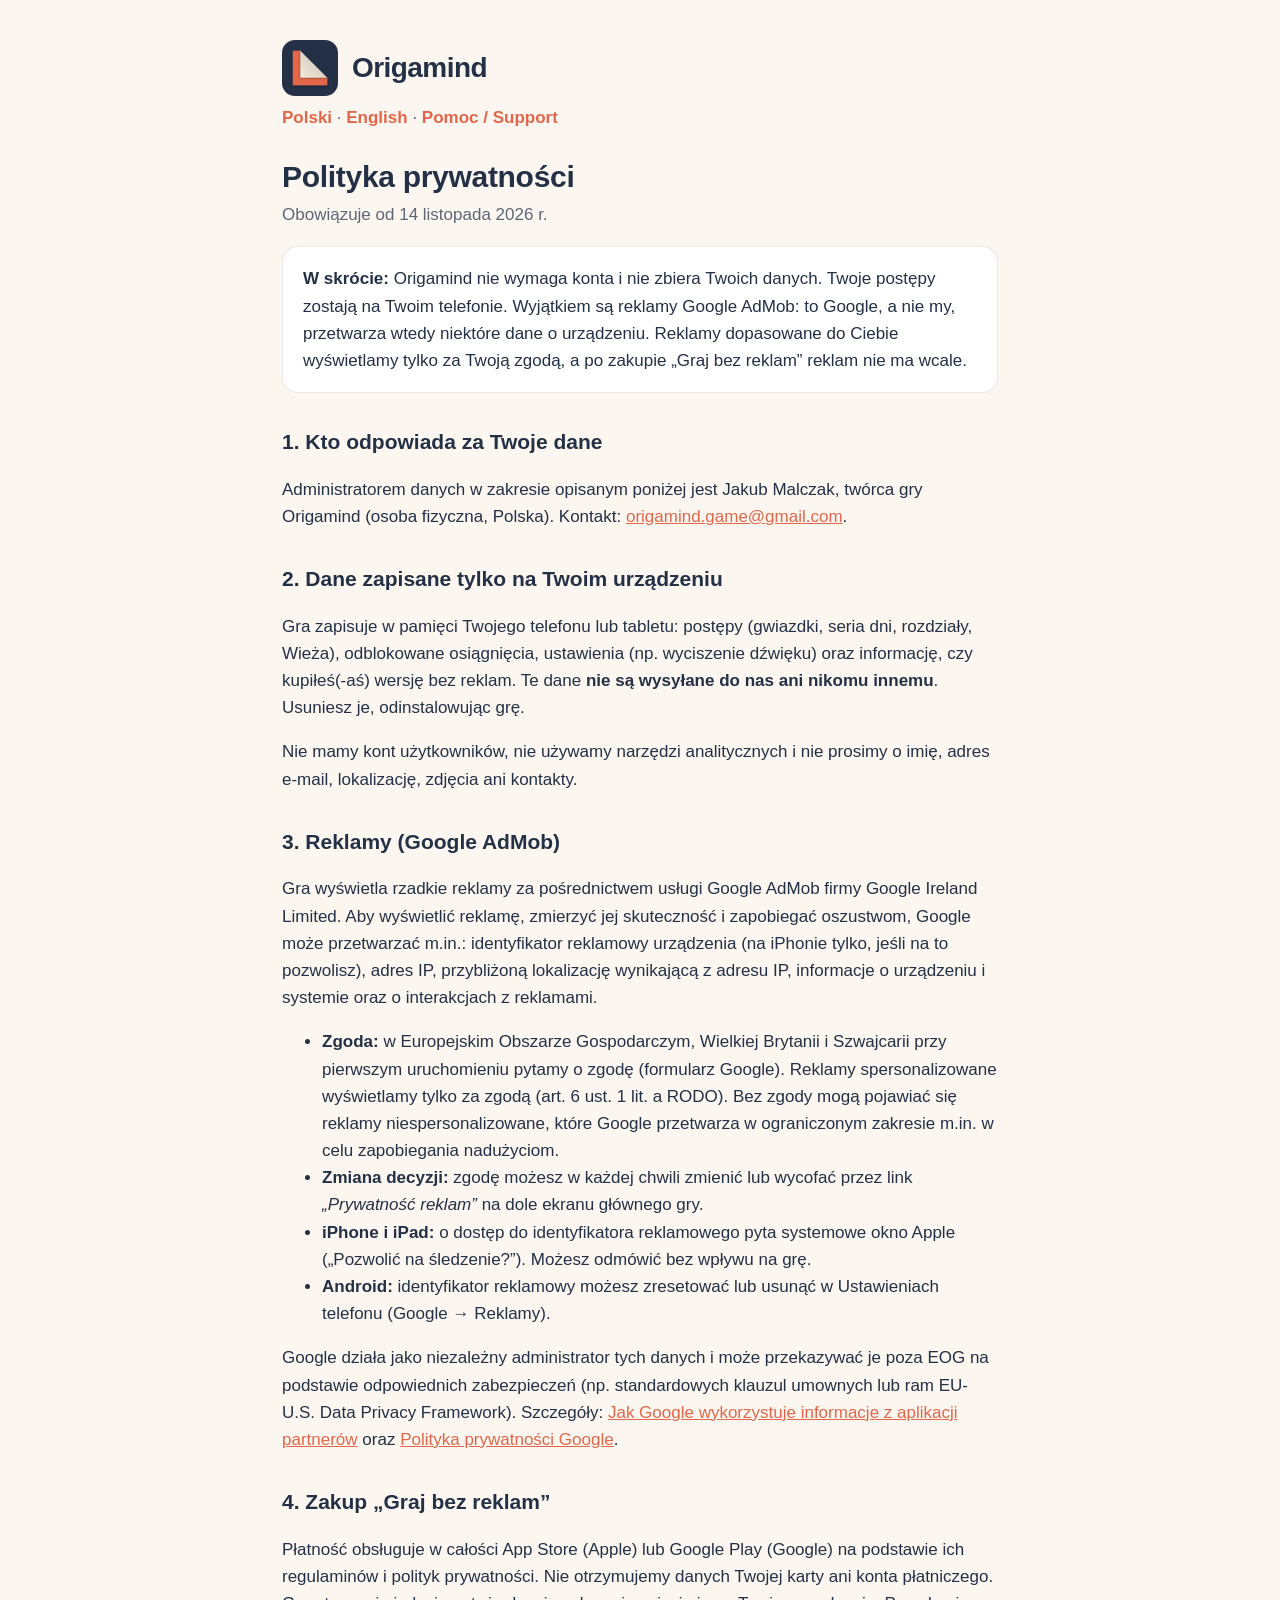
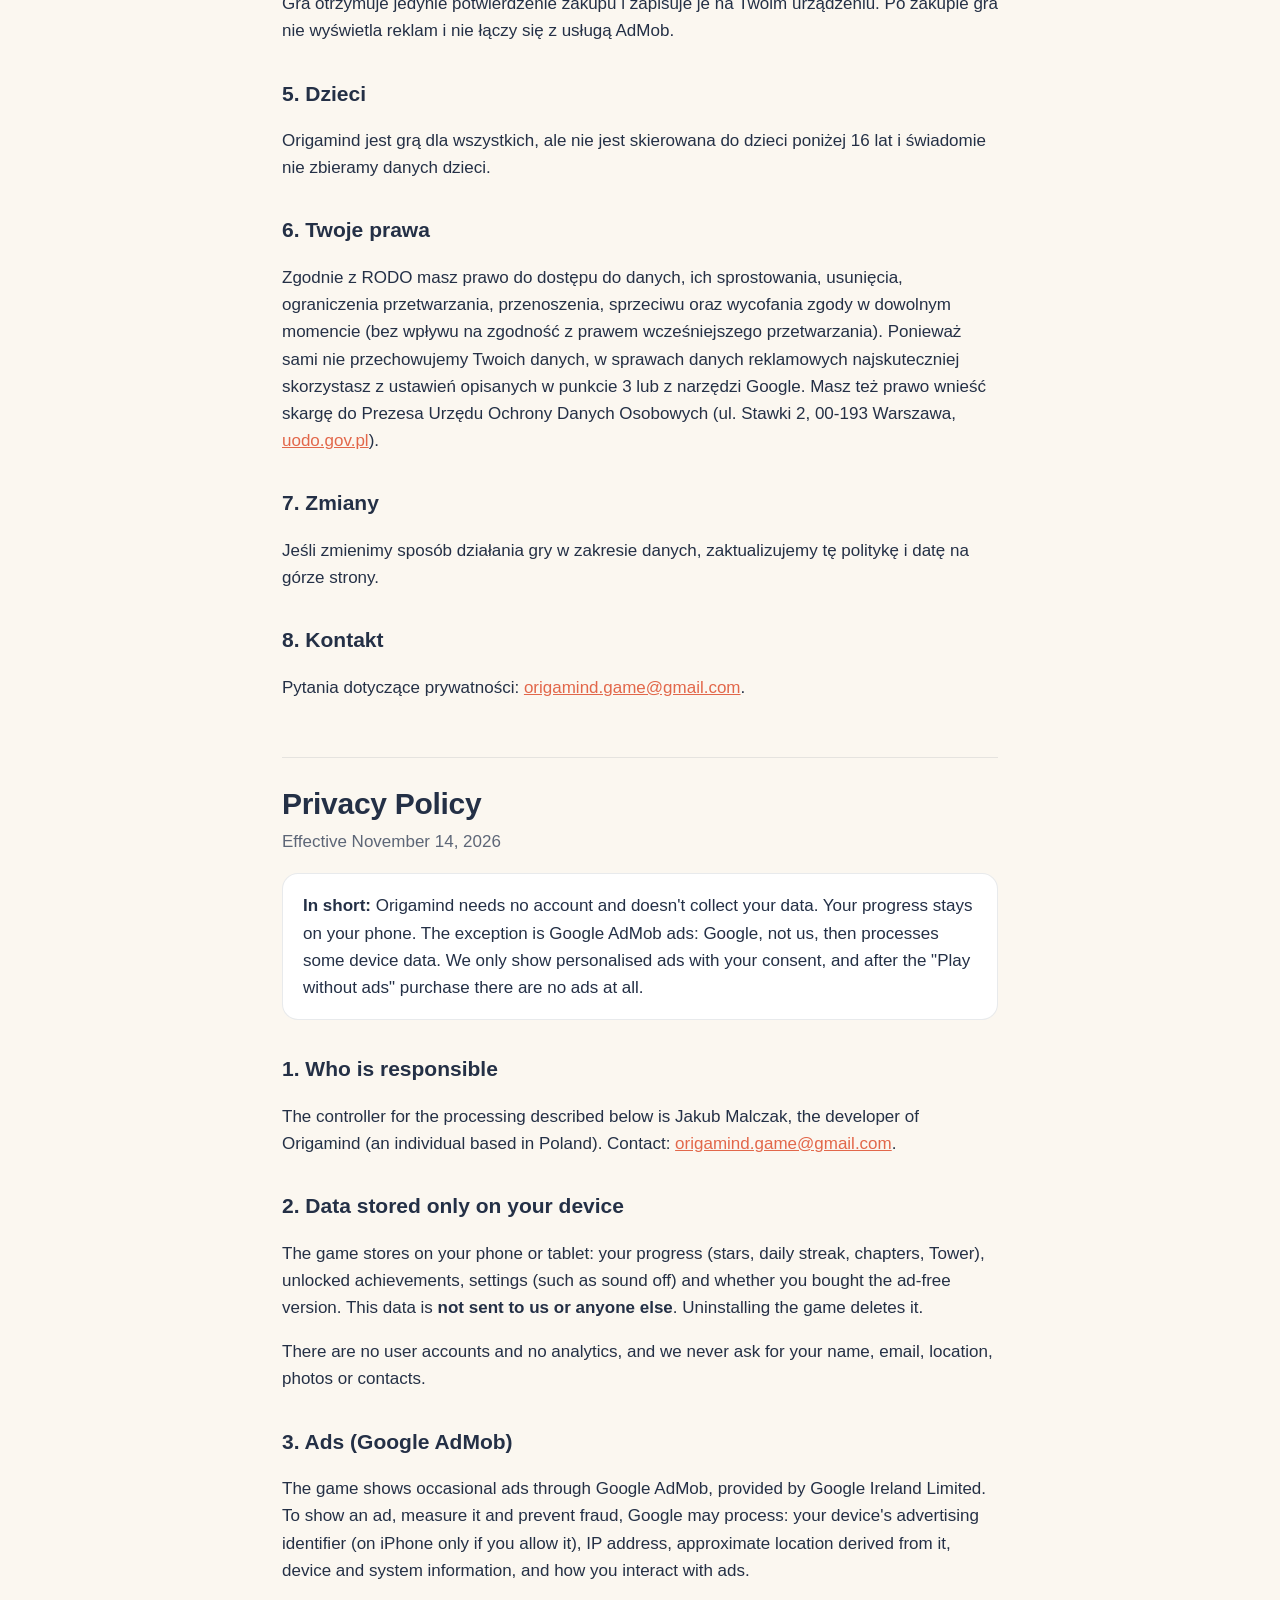
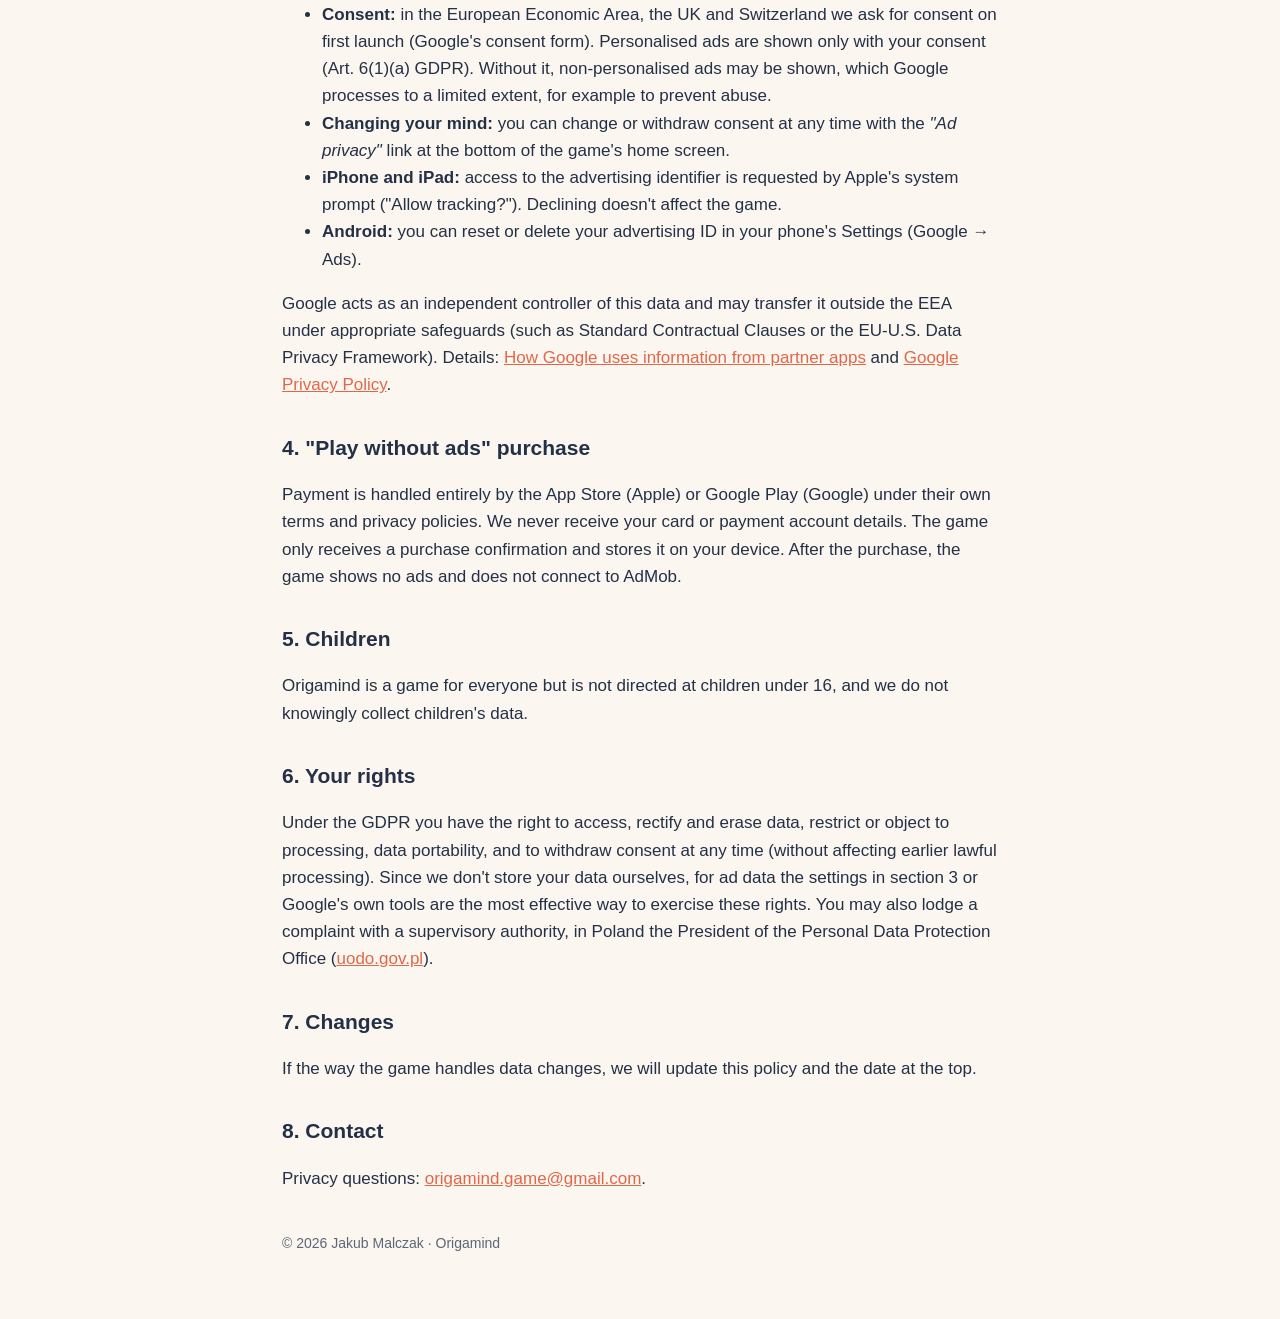
==== privacy.html @ b033dbec "Origamind privacy policy and support pages" ====
<!DOCTYPE html>
<html lang="pl">
<head>
  <meta charset="utf-8">
  <meta name="viewport" content="width=device-width, initial-scale=1">
  <title>Origamind – Polityka prywatności / Privacy Policy</title>
  <link rel="stylesheet" href="style.css">
  <link rel="icon" href="icon.png">
</head>
<body>
<main>
  <header>
    <img src="icon.png" alt="">
    <span class="name">Origamind</span>
  </header>
  <nav class="lang"><a href="#pl">Polski</a> · <a href="#en">English</a> · <a href="index.html">Pomoc / Support</a></nav>

  <!-- ===================== POLSKI ===================== -->
  <section id="pl" lang="pl">
    <h1>Polityka prywatności</h1>
    <p class="meta">Obowiązuje od 14 listopada 2026 r.</p>

    <div class="card">
      <p><strong>W skrócie:</strong> Origamind nie wymaga konta i nie zbiera Twoich danych. Twoje postępy zostają na Twoim telefonie. Wyjątkiem są reklamy Google AdMob: to Google, a nie my, przetwarza wtedy niektóre dane o urządzeniu. Reklamy dopasowane do Ciebie wyświetlamy tylko za Twoją zgodą, a po zakupie „Graj bez reklam” reklam nie ma wcale.</p>
    </div>

    <h2>1. Kto odpowiada za Twoje dane</h2>
    <p>Administratorem danych w zakresie opisanym poniżej jest Jakub Malczak, twórca gry Origamind (osoba fizyczna, Polska). Kontakt: <a href="mailto:origamind.game@gmail.com">origamind.game@gmail.com</a>.</p>

    <h2>2. Dane zapisane tylko na Twoim urządzeniu</h2>
    <p>Gra zapisuje w pamięci Twojego telefonu lub tabletu: postępy (gwiazdki, seria dni, rozdziały, Wieża), odblokowane osiągnięcia, ustawienia (np. wyciszenie dźwięku) oraz informację, czy kupiłeś(-aś) wersję bez reklam. Te dane <strong>nie są wysyłane do nas ani nikomu innemu</strong>. Usuniesz je, odinstalowując grę.</p>
    <p>Nie mamy kont użytkowników, nie używamy narzędzi analitycznych i nie prosimy o imię, adres e-mail, lokalizację, zdjęcia ani kontakty.</p>

    <h2>3. Reklamy (Google AdMob)</h2>
    <p>Gra wyświetla rzadkie reklamy za pośrednictwem usługi Google AdMob firmy Google Ireland Limited. Aby wyświetlić reklamę, zmierzyć jej skuteczność i zapobiegać oszustwom, Google może przetwarzać m.in.: identyfikator reklamowy urządzenia (na iPhonie tylko, jeśli na to pozwolisz), adres IP, przybliżoną lokalizację wynikającą z adresu IP, informacje o urządzeniu i systemie oraz o interakcjach z reklamami.</p>
    <ul>
      <li><strong>Zgoda:</strong> w Europejskim Obszarze Gospodarczym, Wielkiej Brytanii i Szwajcarii przy pierwszym uruchomieniu pytamy o zgodę (formularz Google). Reklamy spersonalizowane wyświetlamy tylko za zgodą (art. 6 ust. 1 lit. a RODO). Bez zgody mogą pojawiać się reklamy niespersonalizowane, które Google przetwarza w ograniczonym zakresie m.in. w celu zapobiegania nadużyciom.</li>
      <li><strong>Zmiana decyzji:</strong> zgodę możesz w każdej chwili zmienić lub wycofać przez link <em>„Prywatność reklam”</em> na dole ekranu głównego gry.</li>
      <li><strong>iPhone i iPad:</strong> o dostęp do identyfikatora reklamowego pyta systemowe okno Apple („Pozwolić na śledzenie?”). Możesz odmówić bez wpływu na grę.</li>
      <li><strong>Android:</strong> identyfikator reklamowy możesz zresetować lub usunąć w Ustawieniach telefonu (Google → Reklamy).</li>
    </ul>
    <p>Google działa jako niezależny administrator tych danych i może przekazywać je poza EOG na podstawie odpowiednich zabezpieczeń (np. standardowych klauzul umownych lub ram EU-U.S. Data Privacy Framework). Szczegóły: <a href="https://policies.google.com/technologies/partner-sites">Jak Google wykorzystuje informacje z aplikacji partnerów</a> oraz <a href="https://policies.google.com/privacy">Polityka prywatności Google</a>.</p>

    <h2>4. Zakup „Graj bez reklam”</h2>
    <p>Płatność obsługuje w całości App Store (Apple) lub Google Play (Google) na podstawie ich regulaminów i polityk prywatności. Nie otrzymujemy danych Twojej karty ani konta płatniczego. Gra otrzymuje jedynie potwierdzenie zakupu i zapisuje je na Twoim urządzeniu. Po zakupie gra nie wyświetla reklam i nie łączy się z usługą AdMob.</p>

    <h2>5. Dzieci</h2>
    <p>Origamind jest grą dla wszystkich, ale nie jest skierowana do dzieci poniżej 16 lat i świadomie nie zbieramy danych dzieci.</p>

    <h2>6. Twoje prawa</h2>
    <p>Zgodnie z RODO masz prawo do dostępu do danych, ich sprostowania, usunięcia, ograniczenia przetwarzania, przenoszenia, sprzeciwu oraz wycofania zgody w dowolnym momencie (bez wpływu na zgodność z prawem wcześniejszego przetwarzania). Ponieważ sami nie przechowujemy Twoich danych, w sprawach danych reklamowych najskuteczniej skorzystasz z ustawień opisanych w punkcie 3 lub z narzędzi Google. Masz też prawo wnieść skargę do Prezesa Urzędu Ochrony Danych Osobowych (ul. Stawki 2, 00-193 Warszawa, <a href="https://uodo.gov.pl">uodo.gov.pl</a>).</p>

    <h2>7. Zmiany</h2>
    <p>Jeśli zmienimy sposób działania gry w zakresie danych, zaktualizujemy tę politykę i datę na górze strony.</p>

    <h2>8. Kontakt</h2>
    <p>Pytania dotyczące prywatności: <a href="mailto:origamind.game@gmail.com">origamind.game@gmail.com</a>.</p>
  </section>

  <hr>

  <!-- ===================== ENGLISH ===================== -->
  <section id="en" lang="en">
    <h1>Privacy Policy</h1>
    <p class="meta">Effective November 14, 2026</p>

    <div class="card">
      <p><strong>In short:</strong> Origamind needs no account and doesn't collect your data. Your progress stays on your phone. The exception is Google AdMob ads: Google, not us, then processes some device data. We only show personalised ads with your consent, and after the "Play without ads" purchase there are no ads at all.</p>
    </div>

    <h2>1. Who is responsible</h2>
    <p>The controller for the processing described below is Jakub Malczak, the developer of Origamind (an individual based in Poland). Contact: <a href="mailto:origamind.game@gmail.com">origamind.game@gmail.com</a>.</p>

    <h2>2. Data stored only on your device</h2>
    <p>The game stores on your phone or tablet: your progress (stars, daily streak, chapters, Tower), unlocked achievements, settings (such as sound off) and whether you bought the ad-free version. This data is <strong>not sent to us or anyone else</strong>. Uninstalling the game deletes it.</p>
    <p>There are no user accounts and no analytics, and we never ask for your name, email, location, photos or contacts.</p>

    <h2>3. Ads (Google AdMob)</h2>
    <p>The game shows occasional ads through Google AdMob, provided by Google Ireland Limited. To show an ad, measure it and prevent fraud, Google may process: your device's advertising identifier (on iPhone only if you allow it), IP address, approximate location derived from it, device and system information, and how you interact with ads.</p>
    <ul>
      <li><strong>Consent:</strong> in the European Economic Area, the UK and Switzerland we ask for consent on first launch (Google's consent form). Personalised ads are shown only with your consent (Art. 6(1)(a) GDPR). Without it, non-personalised ads may be shown, which Google processes to a limited extent, for example to prevent abuse.</li>
      <li><strong>Changing your mind:</strong> you can change or withdraw consent at any time with the <em>"Ad privacy"</em> link at the bottom of the game's home screen.</li>
      <li><strong>iPhone and iPad:</strong> access to the advertising identifier is requested by Apple's system prompt ("Allow tracking?"). Declining doesn't affect the game.</li>
      <li><strong>Android:</strong> you can reset or delete your advertising ID in your phone's Settings (Google → Ads).</li>
    </ul>
    <p>Google acts as an independent controller of this data and may transfer it outside the EEA under appropriate safeguards (such as Standard Contractual Clauses or the EU-U.S. Data Privacy Framework). Details: <a href="https://policies.google.com/technologies/partner-sites">How Google uses information from partner apps</a> and <a href="https://policies.google.com/privacy">Google Privacy Policy</a>.</p>

    <h2>4. "Play without ads" purchase</h2>
    <p>Payment is handled entirely by the App Store (Apple) or Google Play (Google) under their own terms and privacy policies. We never receive your card or payment account details. The game only receives a purchase confirmation and stores it on your device. After the purchase, the game shows no ads and does not connect to AdMob.</p>

    <h2>5. Children</h2>
    <p>Origamind is a game for everyone but is not directed at children under 16, and we do not knowingly collect children's data.</p>

    <h2>6. Your rights</h2>
    <p>Under the GDPR you have the right to access, rectify and erase data, restrict or object to processing, data portability, and to withdraw consent at any time (without affecting earlier lawful processing). Since we don't store your data ourselves, for ad data the settings in section 3 or Google's own tools are the most effective way to exercise these rights. You may also lodge a complaint with a supervisory authority, in Poland the President of the Personal Data Protection Office (<a href="https://uodo.gov.pl/en">uodo.gov.pl</a>).</p>

    <h2>7. Changes</h2>
    <p>If the way the game handles data changes, we will update this policy and the date at the top.</p>

    <h2>8. Contact</h2>
    <p>Privacy questions: <a href="mailto:origamind.game@gmail.com">origamind.game@gmail.com</a>.</p>
  </section>

  <footer>© 2026 Jakub Malczak · Origamind</footer>
</main>
</body>
</html>
---- style.css ----
:root {
  --bg: #fbf7f0;
  --ink: #243046;
  --muted: #5d6677;
  --accent: #e2674a;
  --card: #ffffff;
  --line: rgba(36, 48, 70, 0.1);
}

* { box-sizing: border-box; }

body {
  margin: 0;
  background: var(--bg);
  color: var(--ink);
  font: 17px/1.6 -apple-system, BlinkMacSystemFont, "Segoe UI", Roboto, Helvetica, Arial, sans-serif;
}

main {
  max-width: 760px;
  margin: 0 auto;
  padding: 40px 22px 64px;
}

header {
  display: flex;
  align-items: center;
  gap: 14px;
  margin-bottom: 8px;
}

header img { width: 56px; height: 56px; border-radius: 13px; }
header .name { font-size: 28px; font-weight: 800; letter-spacing: -0.02em; }

nav.lang { margin: 6px 0 28px; color: var(--muted); }
nav.lang a { color: var(--accent); font-weight: 600; text-decoration: none; }

h1 { font-size: 30px; line-height: 1.2; margin: 28px 0 6px; letter-spacing: -0.01em; }
h2 { font-size: 21px; margin: 32px 0 8px; }
p, li { color: var(--ink); }
.meta { color: var(--muted); margin-top: 0; }

a { color: var(--accent); }

.card {
  background: var(--card);
  border: 1px solid var(--line);
  border-radius: 16px;
  padding: 18px 20px;
  margin: 18px 0;
}

.card p:first-child { margin-top: 0; }
.card p:last-child { margin-bottom: 0; }

hr { border: 0; border-top: 1px solid var(--line); margin: 56px 0 8px; }

footer { margin-top: 40px; color: var(--muted); font-size: 14px; }
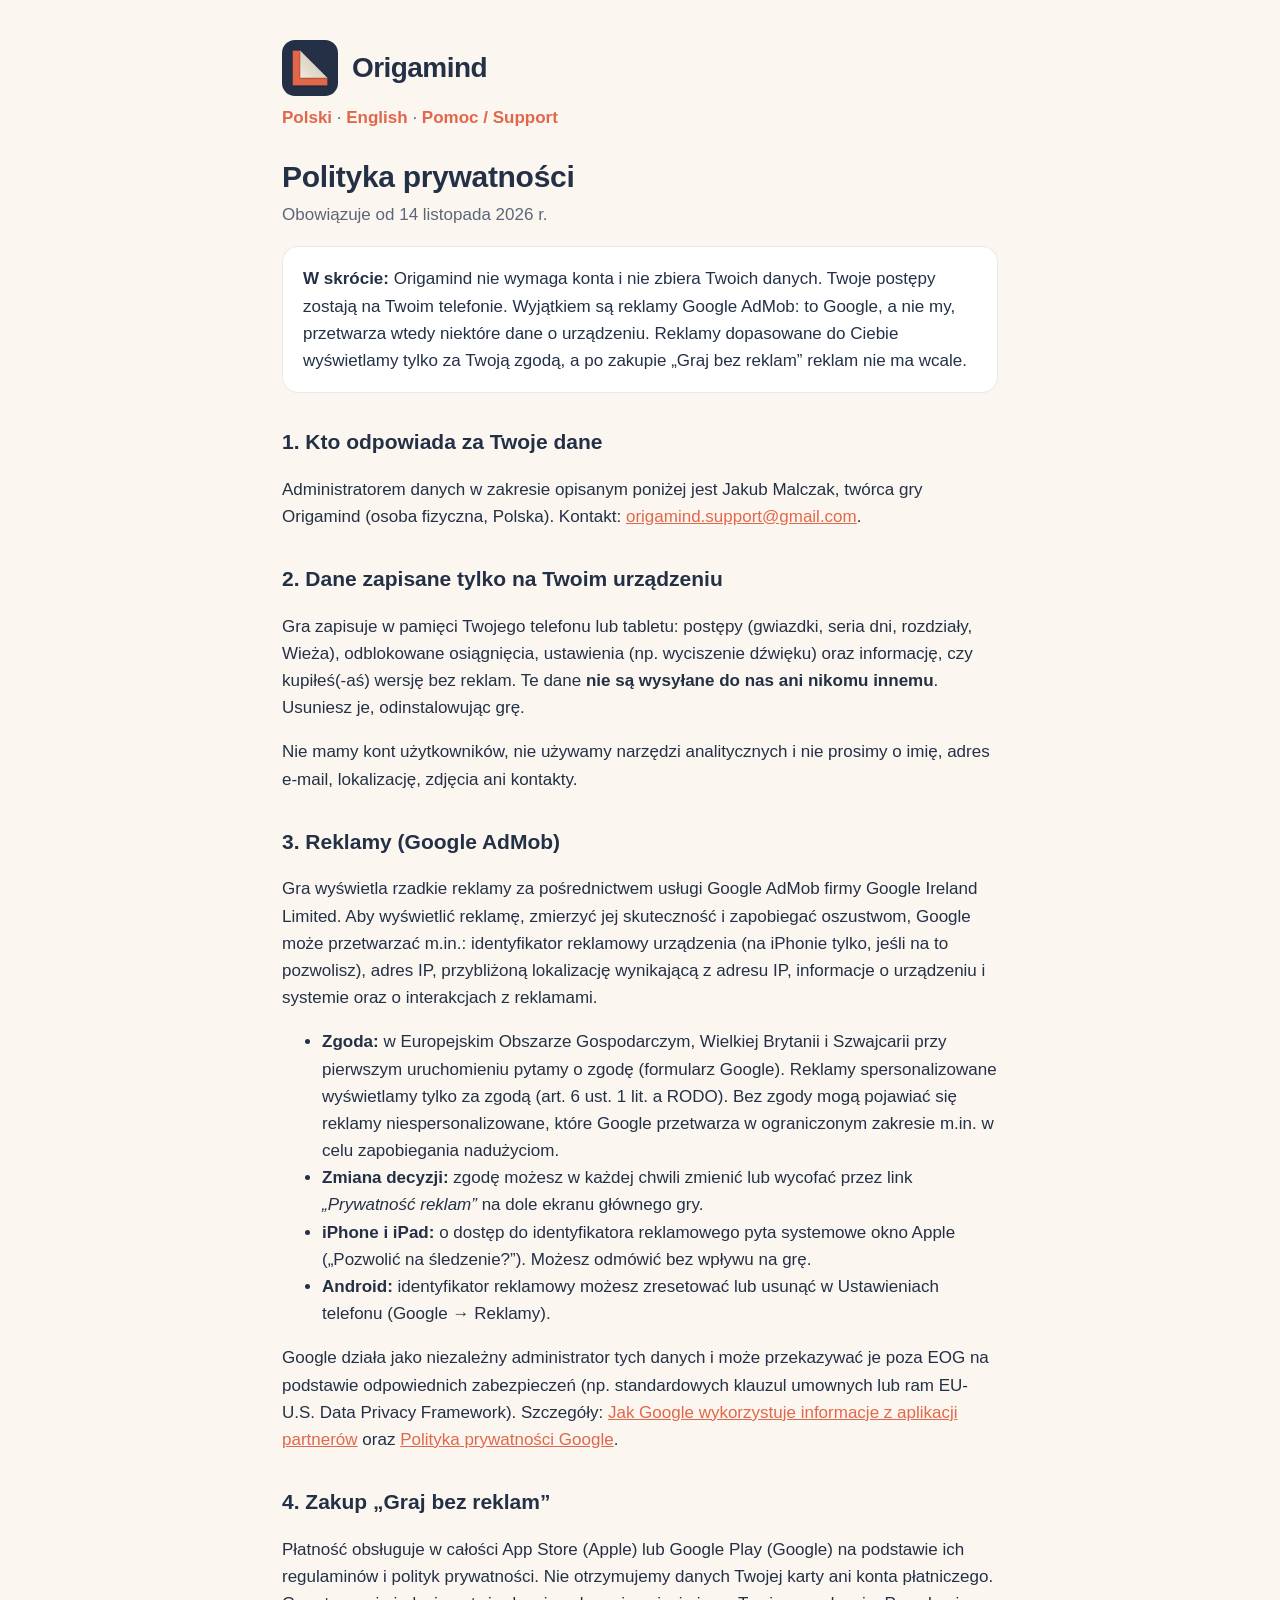
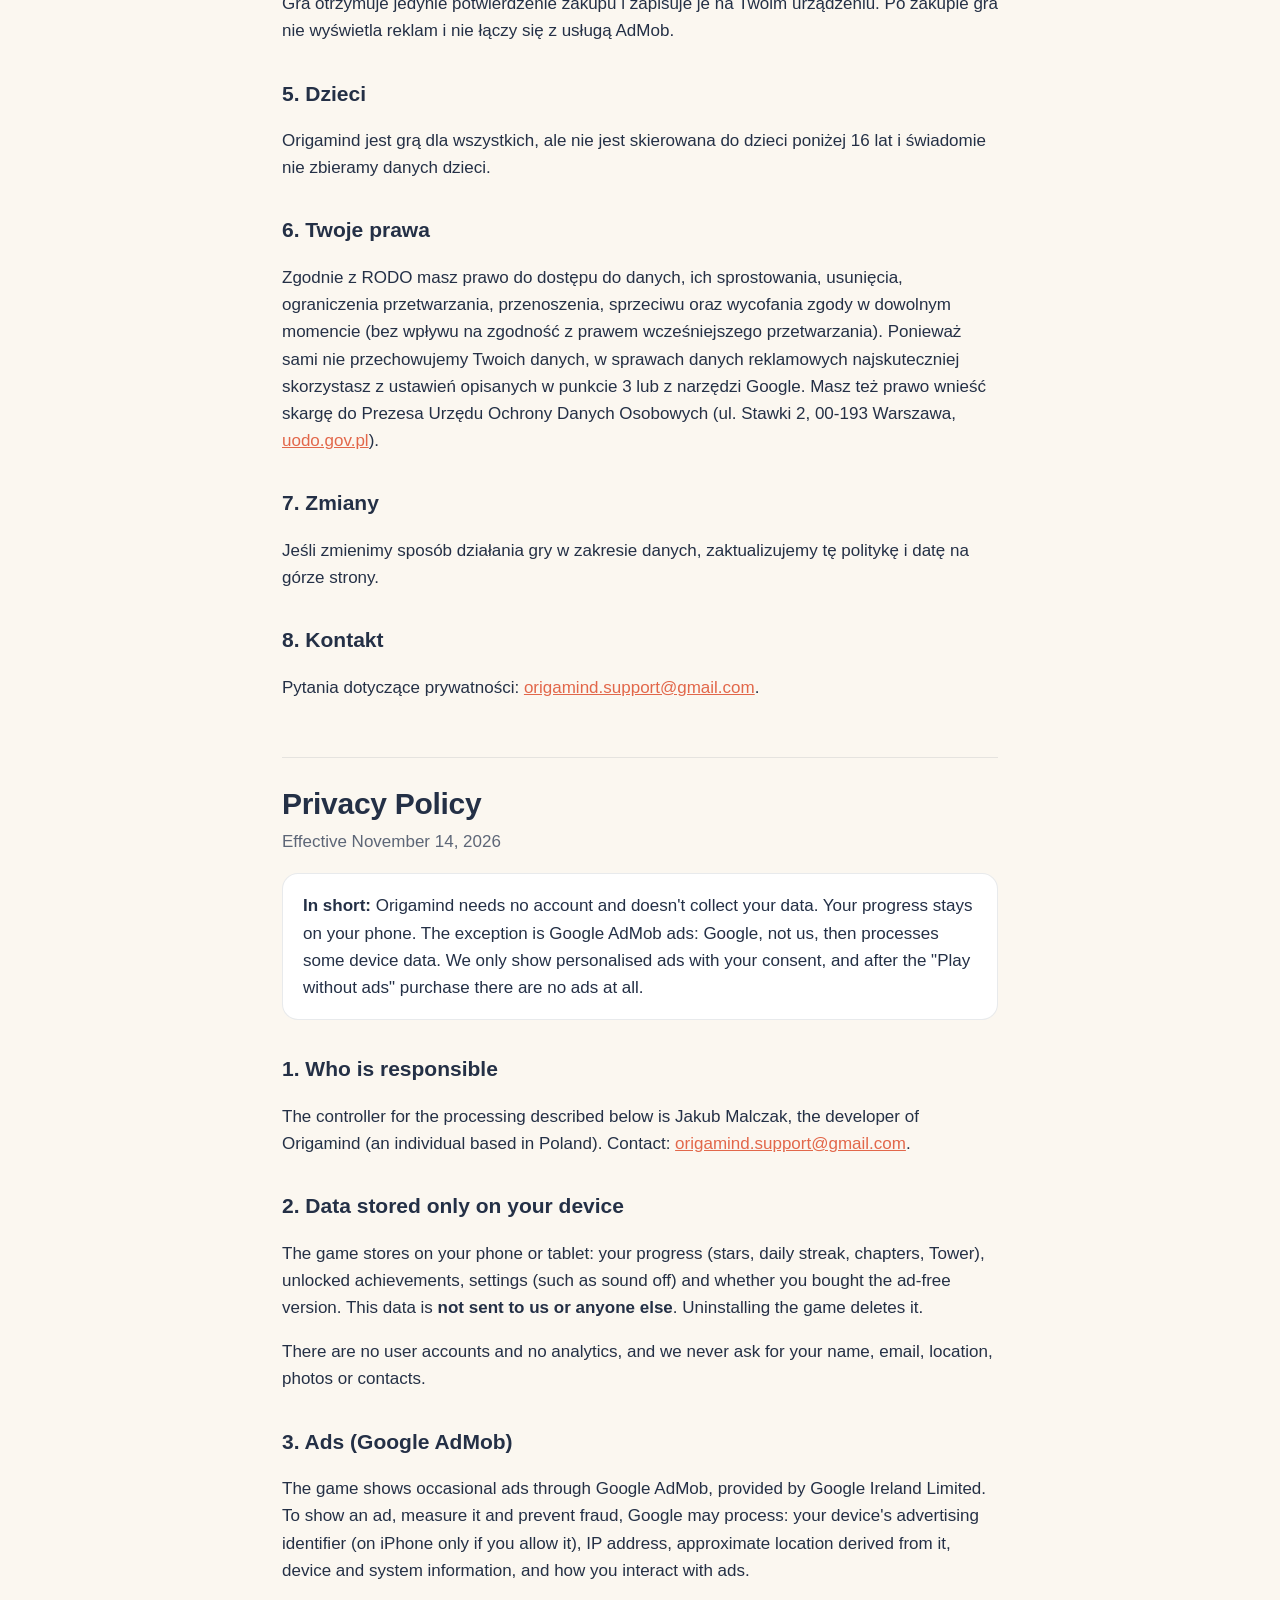
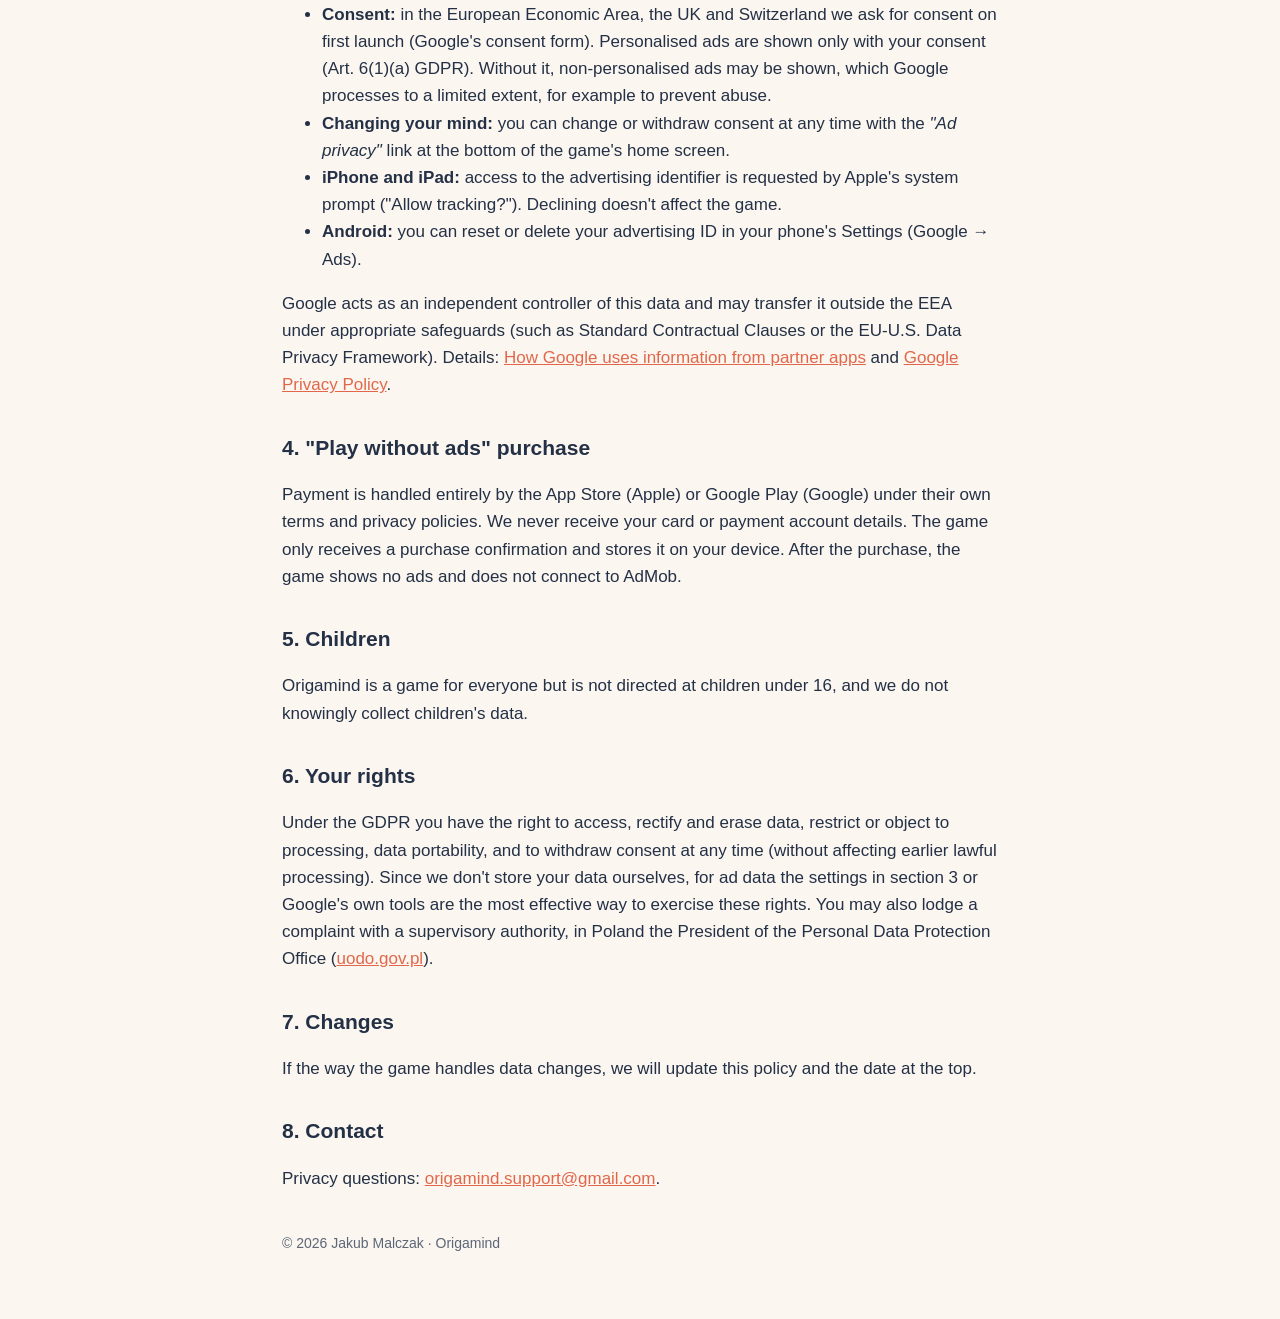
==== commit a4589a10: "Use origamind.support@gmail.com as the contact address" ====
--- a/privacy.html
+++ b/privacy.html
@@ -25,7 +25,7 @@
     </div>
 
     <h2>1. Kto odpowiada za Twoje dane</h2>
-    <p>Administratorem danych w zakresie opisanym poniżej jest Jakub Malczak, twórca gry Origamind (osoba fizyczna, Polska). Kontakt: <a href="mailto:origamind.game@gmail.com">origamind.game@gmail.com</a>.</p>
+    <p>Administratorem danych w zakresie opisanym poniżej jest Jakub Malczak, twórca gry Origamind (osoba fizyczna, Polska). Kontakt: <a href="mailto:origamind.support@gmail.com">origamind.support@gmail.com</a>.</p>
 
     <h2>2. Dane zapisane tylko na Twoim urządzeniu</h2>
     <p>Gra zapisuje w pamięci Twojego telefonu lub tabletu: postępy (gwiazdki, seria dni, rozdziały, Wieża), odblokowane osiągnięcia, ustawienia (np. wyciszenie dźwięku) oraz informację, czy kupiłeś(-aś) wersję bez reklam. Te dane <strong>nie są wysyłane do nas ani nikomu innemu</strong>. Usuniesz je, odinstalowując grę.</p>
@@ -54,7 +54,7 @@
     <p>Jeśli zmienimy sposób działania gry w zakresie danych, zaktualizujemy tę politykę i datę na górze strony.</p>
 
     <h2>8. Kontakt</h2>
-    <p>Pytania dotyczące prywatności: <a href="mailto:origamind.game@gmail.com">origamind.game@gmail.com</a>.</p>
+    <p>Pytania dotyczące prywatności: <a href="mailto:origamind.support@gmail.com">origamind.support@gmail.com</a>.</p>
   </section>
 
   <hr>
@@ -69,7 +69,7 @@
     </div>
 
     <h2>1. Who is responsible</h2>
-    <p>The controller for the processing described below is Jakub Malczak, the developer of Origamind (an individual based in Poland). Contact: <a href="mailto:origamind.game@gmail.com">origamind.game@gmail.com</a>.</p>
+    <p>The controller for the processing described below is Jakub Malczak, the developer of Origamind (an individual based in Poland). Contact: <a href="mailto:origamind.support@gmail.com">origamind.support@gmail.com</a>.</p>
 
     <h2>2. Data stored only on your device</h2>
     <p>The game stores on your phone or tablet: your progress (stars, daily streak, chapters, Tower), unlocked achievements, settings (such as sound off) and whether you bought the ad-free version. This data is <strong>not sent to us or anyone else</strong>. Uninstalling the game deletes it.</p>
@@ -98,7 +98,7 @@
     <p>If the way the game handles data changes, we will update this policy and the date at the top.</p>
 
     <h2>8. Contact</h2>
-    <p>Privacy questions: <a href="mailto:origamind.game@gmail.com">origamind.game@gmail.com</a>.</p>
+    <p>Privacy questions: <a href="mailto:origamind.support@gmail.com">origamind.support@gmail.com</a>.</p>
   </section>
 
   <footer>© 2026 Jakub Malczak · Origamind</footer>
